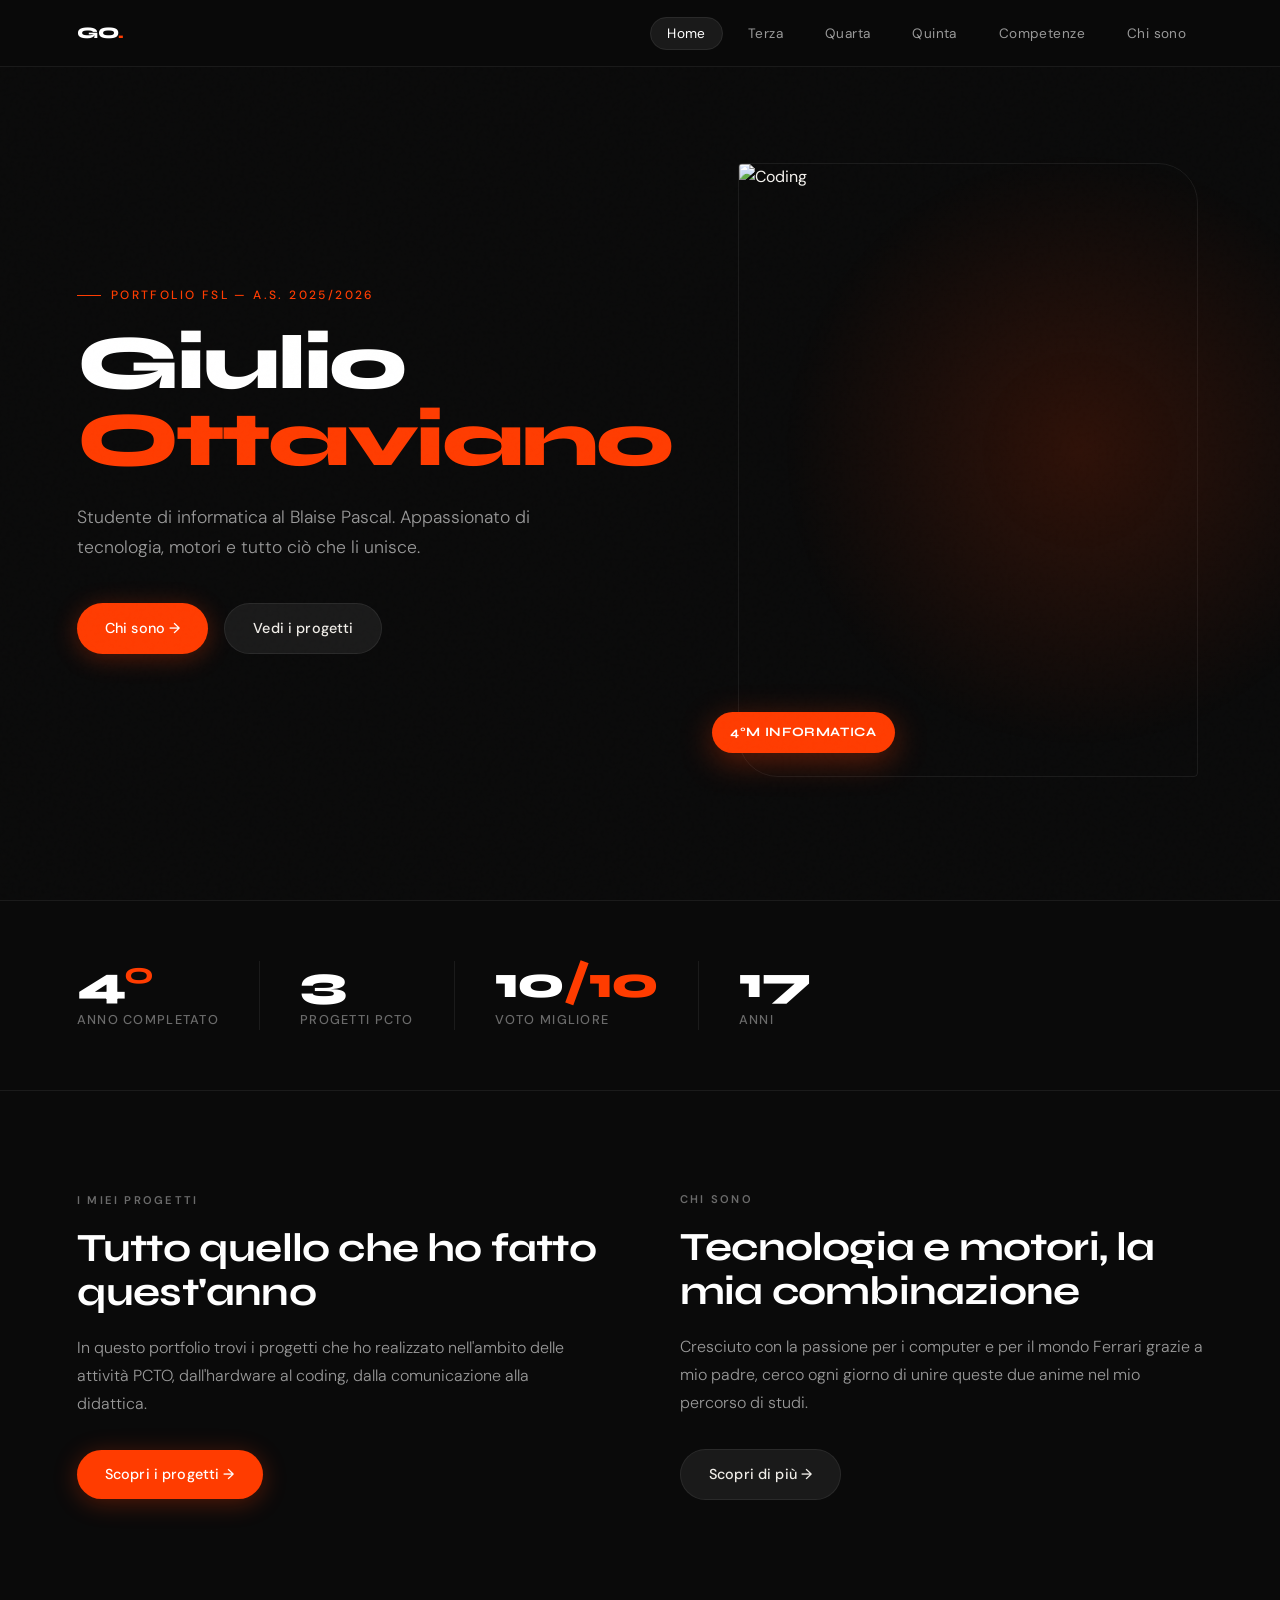
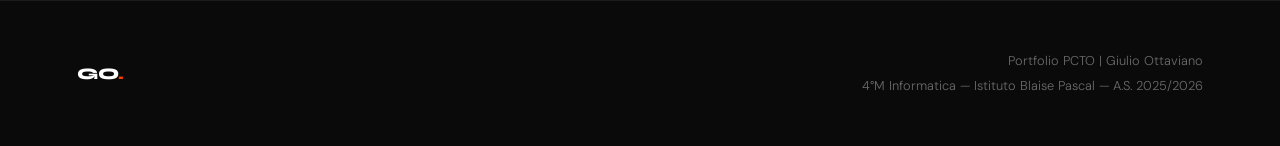
==== index.html @ 00f8b82b "Add files via upload" ====
<!DOCTYPE html>
<html lang="it">
<head>
    <meta charset="UTF-8">
    <meta name="viewport" content="width=device-width, initial-scale=1.0">
    <title>Home | Portfolio FSL Giulio Ottaviano</title>
    <link rel="stylesheet" href="style.css">
</head>
<body>

    <header>
        <div class="logo">GO<span>.</span></div>
        <nav>
            <ul>
                <li><a href="index.html" class="active">Home</a></li>
                <li><a href="terza.html">Terza</a></li>
                <li><a href="quarta.html">Quarta</a></li>
                <li><a href="quinta.html">Quinta</a></li>
                <li><a href="competenze.html">Competenze</a></li>
                <li><a href="chi-sono.html">Chi sono</a></li>
            </ul>
        </nav>
    </header>

    <section class="hero">
        <div class="hero-content">
            <div class="hero-label anim anim-d1">Portfolio FSL — A.S. 2025/2026</div>
            <h1 class="anim anim-d2">Giulio<br><em>Ottaviano</em></h1>
            <p class="anim anim-d3">Studente di informatica al Blaise Pascal. Appassionato di tecnologia, motori e tutto ciò che li unisce.</p>
            <div class="hero-actions anim anim-d4">
                <a href="chi-sono.html" class="btn btn-primary">Chi sono →</a>
                <a href="terza.html" class="btn btn-secondary">Vedi i progetti</a>
            </div>
        </div>
        <div class="hero-img-wrap anim anim-d2">
            <img src="https://static.wixstatic.com/media/11062b_f7233f2920fb46b19efcc0c9dff22157~mv2.jpg" alt="Coding">
            <div class="hero-img-badge">4°M Informatica</div>
        </div>
    </section>

    <div class="stats-row">
        <div class="stat-item">
            <div class="stat-num">4<span>°</span></div>
            <div class="stat-label">Anno completato</div>
        </div>
        <div class="stat-divider"></div>
        <div class="stat-item">
            <div class="stat-num">3</div>
            <div class="stat-label">Progetti PCTO</div>
        </div>
        <div class="stat-divider"></div>
        <div class="stat-item">
            <div class="stat-num">10<span>/10</span></div>
            <div class="stat-label">Voto migliore</div>
        </div>
        <div class="stat-divider"></div>
        <div class="stat-item">
            <div class="stat-num">17</div>
            <div class="stat-label">Anni</div>
        </div>
    </div>

    <section class="info-section">
        <div>
            <div class="section-label">I miei progetti</div>
            <h2>Tutto quello che ho fatto quest'anno</h2>
            <p>In questo portfolio trovi i progetti che ho realizzato nell'ambito delle attività PCTO, dall'hardware al coding, dalla comunicazione alla didattica.</p>
            <a href="terza.html" class="btn btn-primary">Scopri i progetti →</a>
        </div>
        <div>
            <div class="section-label">Chi sono</div>
            <h2>Tecnologia e motori, la mia combinazione</h2>
            <p>Cresciuto con la passione per i computer e per il mondo Ferrari grazie a mio padre, cerco ogni giorno di unire queste due anime nel mio percorso di studi.</p>
            <a href="chi-sono.html" class="btn btn-secondary">Scopri di più →</a>
        </div>
    </section>

    <footer>
        <div class="footer-logo">GO<span>.</span></div>
        <div class="footer-copy">
            <p>Portfolio PCTO | Giulio Ottaviano</p>
            <p>4°M Informatica — Istituto Blaise Pascal — A.S. 2025/2026</p>
        </div>
    </footer>

</body>
</html>
---- style.css ----
@import url('https://fonts.googleapis.com/css2?family=Syne:wght@400;600;700;800&family=DM+Sans:ital,wght@0,300;0,400;0,500;1,300&display=swap');

:root {
    --accent: #FF3C00;
    --accent2: #FF8C69;
    --dark: #0A0A0A;
    --darker: #050505;
    --mid: #141414;
    --surface: #1A1A1A;
    --border: rgba(255,255,255,0.07);
    --text: #F0EDE8;
    --muted: #6B6B6B;
    --muted2: #999;
    --white: #ffffff;
    --transition: all 0.45s cubic-bezier(0.16, 1, 0.3, 1);
}

*, *::before, *::after { margin: 0; padding: 0; box-sizing: border-box; }

html { scroll-behavior: smooth; }

body {
    font-family: 'DM Sans', sans-serif;
    background: var(--dark);
    color: var(--text);
    line-height: 1.6;
    overflow-x: hidden;
    cursor: default;
}

/* ── SCROLLBAR ── */
::-webkit-scrollbar { width: 4px; }
::-webkit-scrollbar-track { background: var(--darker); }
::-webkit-scrollbar-thumb { background: var(--accent); border-radius: 2px; }

/* ── NOISE OVERLAY ── */
body::before {
    content: '';
    position: fixed;
    inset: 0;
    background-image: url("data:image/svg+xml,%3Csvg viewBox='0 0 256 256' xmlns='http://www.w3.org/2000/svg'%3E%3Cfilter id='noise'%3E%3CfeTurbulence type='fractalNoise' baseFrequency='0.9' numOctaves='4' stitchTiles='stitch'/%3E%3C/filter%3E%3Crect width='100%25' height='100%25' filter='url(%23noise)' opacity='0.04'/%3E%3C/svg%3E");
    pointer-events: none;
    z-index: 9998;
    opacity: 0.4;
}

/* ── HEADER ── */
header {
    position: fixed;
    top: 0; left: 0; right: 0;
    z-index: 9999;
    padding: 20px 6%;
    display: flex;
    justify-content: space-between;
    align-items: center;
    background: rgba(10,10,10,0.85);
    backdrop-filter: blur(24px);
    border-bottom: 1px solid var(--border);
    transition: var(--transition);
}

.logo {
    font-family: 'Syne', sans-serif;
    font-weight: 800;
    font-size: 1rem;
    letter-spacing: 0.02em;
    color: var(--white);
}

.logo span {
    color: var(--accent);
}

nav ul { display: flex; list-style: none; gap: 8px; }

nav a {
    text-decoration: none;
    color: var(--muted2);
    font-weight: 400;
    font-size: 0.85rem;
    letter-spacing: 0.03em;
    padding: 7px 16px;
    border-radius: 100px;
    border: 1px solid transparent;
    transition: var(--transition);
}

nav a:hover, nav a.active {
    color: var(--white);
    border-color: var(--border);
    background: var(--surface);
}

/* ── HERO ── */
.hero {
    min-height: 100vh;
    display: grid;
    grid-template-columns: 1fr 1fr;
    align-items: center;
    padding: 120px 6% 80px;
    position: relative;
    overflow: hidden;
    gap: 60px;
}

.hero::after {
    content: '';
    position: absolute;
    width: 600px; height: 600px;
    background: radial-gradient(circle, rgba(255,60,0,0.15) 0%, transparent 70%);
    top: 50%; right: -100px;
    transform: translateY(-50%);
    pointer-events: none;
    border-radius: 50%;
}

.hero-label {
    font-size: 0.75rem;
    font-weight: 500;
    letter-spacing: 0.2em;
    text-transform: uppercase;
    color: var(--accent);
    margin-bottom: 20px;
    display: flex;
    align-items: center;
    gap: 10px;
}

.hero-label::before {
    content: '';
    display: inline-block;
    width: 24px; height: 1px;
    background: var(--accent);
}

.hero h1 {
    font-family: 'Syne', sans-serif;
    font-weight: 800;
    font-size: clamp(3rem, 6vw, 5.5rem);
    line-height: 1.0;
    letter-spacing: -0.03em;
    color: var(--white);
    margin-bottom: 24px;
}

.hero h1 em {
    font-style: normal;
    color: var(--accent);
}

.hero p {
    font-size: 1.1rem;
    color: var(--muted2);
    max-width: 460px;
    line-height: 1.7;
    margin-bottom: 40px;
    font-weight: 300;
}

.hero-actions { display: flex; gap: 16px; flex-wrap: wrap; }

.hero-img-wrap {
    position: relative;
    display: flex;
    justify-content: center;
}

.hero-img-wrap img {
    width: 100%;
    max-width: 460px;
    aspect-ratio: 3/4;
    object-fit: cover;
    border-radius: 4px 40px 4px 40px;
    filter: grayscale(20%) contrast(1.05);
    border: 1px solid var(--border);
}

.hero-img-badge {
    position: absolute;
    bottom: 24px;
    left: -20px;
    background: var(--accent);
    color: white;
    font-family: 'Syne', sans-serif;
    font-weight: 700;
    font-size: 0.8rem;
    padding: 10px 18px;
    border-radius: 100px;
    letter-spacing: 0.05em;
    text-transform: uppercase;
    box-shadow: 0 8px 32px rgba(255,60,0,0.35);
    animation: floatBadge 3s ease-in-out infinite;
}

@keyframes floatBadge {
    0%, 100% { transform: translateY(0); }
    50% { transform: translateY(-6px); }
}

/* ── BUTTONS ── */
.btn {
    display: inline-flex;
    align-items: center;
    gap: 8px;
    padding: 13px 28px;
    border-radius: 100px;
    font-weight: 500;
    font-size: 0.9rem;
    text-decoration: none;
    transition: var(--transition);
    letter-spacing: 0.01em;
}

.btn-primary {
    background: var(--accent);
    color: white;
    box-shadow: 0 4px 24px rgba(255,60,0,0.3);
}

.btn-primary:hover {
    background: #ff5520;
    transform: translateY(-2px);
    box-shadow: 0 8px 36px rgba(255,60,0,0.45);
}

.btn-secondary {
    background: var(--surface);
    color: var(--text);
    border: 1px solid var(--border);
}

.btn-secondary:hover {
    background: var(--mid);
    border-color: rgba(255,255,255,0.15);
    transform: translateY(-2px);
}

.btn-ghost {
    background: transparent;
    color: var(--accent);
    border: 1px solid var(--accent);
}

.btn-ghost:hover {
    background: var(--accent);
    color: white;
}

/* ── INFO SECTION HOME ── */
.info-section {
    padding: 100px 6%;
    display: grid;
    grid-template-columns: 1fr 1fr;
    gap: 80px;
    align-items: center;
    border-top: 1px solid var(--border);
}

.info-section .section-label {
    font-size: 0.7rem;
    font-weight: 600;
    letter-spacing: 0.2em;
    text-transform: uppercase;
    color: var(--muted);
    margin-bottom: 16px;
}

.info-section h2 {
    font-family: 'Syne', sans-serif;
    font-weight: 700;
    font-size: 2.5rem;
    letter-spacing: -0.02em;
    color: var(--white);
    line-height: 1.1;
    margin-bottom: 20px;
}

.info-section p {
    color: var(--muted2);
    font-weight: 300;
    font-size: 1rem;
    line-height: 1.75;
    margin-bottom: 32px;
}

/* ── STATS ROW ── */
.stats-row {
    display: flex;
    gap: 40px;
    padding: 60px 6%;
    border-top: 1px solid var(--border);
}

.stat-item {
    display: flex;
    flex-direction: column;
    gap: 4px;
}

.stat-num {
    font-family: 'Syne', sans-serif;
    font-weight: 800;
    font-size: 2.8rem;
    color: var(--white);
    letter-spacing: -0.04em;
    line-height: 1;
}

.stat-num span { color: var(--accent); }

.stat-label {
    font-size: 0.8rem;
    color: var(--muted);
    text-transform: uppercase;
    letter-spacing: 0.1em;
    font-weight: 500;
}

.stat-divider {
    width: 1px;
    background: var(--border);
    align-self: stretch;
}

/* ── PROJECTS PAGE ── */
.page-hero {
    padding: 160px 6% 80px;
    border-bottom: 1px solid var(--border);
}

.page-hero .page-label {
    font-size: 0.7rem;
    font-weight: 600;
    letter-spacing: 0.2em;
    text-transform: uppercase;
    color: var(--accent);
    margin-bottom: 16px;
    display: flex;
    align-items: center;
    gap: 10px;
}

.page-hero .page-label::before {
    content: '';
    display: inline-block;
    width: 24px; height: 1px;
    background: var(--accent);
}

.page-hero h1 {
    font-family: 'Syne', sans-serif;
    font-weight: 800;
    font-size: clamp(2.5rem, 5vw, 4.5rem);
    letter-spacing: -0.03em;
    color: var(--white);
    line-height: 1.05;
    margin-bottom: 16px;
}

.page-hero p {
    font-size: 1.05rem;
    color: var(--muted2);
    font-weight: 300;
    max-width: 560px;
}

/* ── PROJECTS GRID ── */
.projects-grid {
    padding: 80px 6%;
    display: flex;
    flex-direction: column;
    gap: 2px;
}

.project-card {
    background: var(--mid);
    border: 1px solid var(--border);
    border-radius: 20px;
    padding: 44px 48px;
    display: grid;
    grid-template-columns: auto 1fr auto;
    align-items: start;
    gap: 40px;
    transition: var(--transition);
    position: relative;
    overflow: hidden;
    margin-bottom: 16px;
}

.project-card::before {
    content: '';
    position: absolute;
    left: 0; top: 0; bottom: 0;
    width: 3px;
    background: var(--accent);
    transform: scaleY(0);
    transform-origin: bottom;
    transition: var(--transition);
}

.project-card:hover {
    border-color: rgba(255,255,255,0.12);
    transform: translateX(4px);
    background: #1e1e1e;
}

.project-card:hover::before {
    transform: scaleY(1);
}

.project-num {
    font-family: 'Syne', sans-serif;
    font-weight: 800;
    font-size: 3rem;
    color: rgba(255,255,255,0.05);
    line-height: 1;
    letter-spacing: -0.05em;
    min-width: 70px;
}

.project-body h2 {
    font-family: 'Syne', sans-serif;
    font-weight: 700;
    font-size: 1.4rem;
    color: var(--white);
    letter-spacing: -0.01em;
    margin-bottom: 10px;
}

.project-body p {
    color: var(--muted2);
    font-weight: 300;
    font-size: 0.95rem;
    line-height: 1.7;
    margin-bottom: 14px;
}

.project-body .result {
    display: inline-flex;
    align-items: center;
    gap: 6px;
    font-size: 0.8rem;
    font-weight: 500;
    color: var(--accent2);
    background: rgba(255,60,0,0.1);
    padding: 5px 14px;
    border-radius: 100px;
    border: 1px solid rgba(255,60,0,0.2);
}

.project-tags {
    display: flex;
    flex-direction: column;
    gap: 6px;
    align-items: flex-end;
}

.tag {
    font-size: 0.7rem;
    font-weight: 500;
    letter-spacing: 0.1em;
    text-transform: uppercase;
    color: var(--muted);
    background: rgba(255,255,255,0.04);
    padding: 5px 12px;
    border-radius: 100px;
    border: 1px solid var(--border);
    white-space: nowrap;
}

/* ── WIP SECTION ── */
.wip-card {
    background: var(--mid);
    border: 1px solid var(--border);
    border-radius: 20px;
    padding: 60px 48px;
    display: flex;
    align-items: center;
    gap: 40px;
    margin-bottom: 16px;
    position: relative;
    overflow: hidden;
}

.wip-card::after {
    content: '';
    position: absolute;
    inset: 0;
    background: repeating-linear-gradient(
        -45deg,
        transparent,
        transparent 20px,
        rgba(255,255,255,0.015) 20px,
        rgba(255,255,255,0.015) 40px
    );
    pointer-events: none;
}

.wip-icon {
    font-size: 3rem;
    flex-shrink: 0;
}

.wip-content h2 {
    font-family: 'Syne', sans-serif;
    font-weight: 700;
    font-size: 1.4rem;
    color: var(--muted2);
    letter-spacing: -0.01em;
    margin-bottom: 8px;
}

.wip-content p {
    color: var(--muted);
    font-size: 0.9rem;
    font-weight: 300;
}

.wip-badge {
    margin-left: auto;
    font-size: 0.7rem;
    font-weight: 600;
    letter-spacing: 0.15em;
    text-transform: uppercase;
    color: #FFB800;
    background: rgba(255,184,0,0.1);
    padding: 8px 18px;
    border-radius: 100px;
    border: 1px solid rgba(255,184,0,0.25);
    flex-shrink: 0;
    animation: pulse 2.5s ease-in-out infinite;
}

@keyframes pulse {
    0%, 100% { opacity: 1; }
    50% { opacity: 0.5; }
}

/* ── ABOUT PAGE ── */
.about-layout {
    padding: 80px 6%;
    display: grid;
    grid-template-columns: 1fr 1.2fr;
    gap: 80px;
    align-items: start;
}

.about-img-col {
    position: sticky;
    top: 100px;
}

.about-img-col img {
    width: 100%;
    border-radius: 4px 40px 4px 40px;
    filter: grayscale(20%) contrast(1.05);
    border: 1px solid var(--border);
}

.about-meta {
    display: grid;
    grid-template-columns: 1fr 1fr;
    gap: 12px;
    margin-top: 16px;
}

.meta-chip {
    background: var(--surface);
    border: 1px solid var(--border);
    border-radius: 10px;
    padding: 12px 16px;
}

.meta-chip .key {
    font-size: 0.65rem;
    font-weight: 600;
    letter-spacing: 0.15em;
    text-transform: uppercase;
    color: var(--muted);
    margin-bottom: 3px;
}

.meta-chip .val {
    font-size: 0.9rem;
    color: var(--white);
    font-weight: 500;
}

.about-text-col h1 {
    font-family: 'Syne', sans-serif;
    font-weight: 800;
    font-size: clamp(2.5rem, 4vw, 3.5rem);
    color: var(--white);
    letter-spacing: -0.03em;
    line-height: 1.05;
    margin-bottom: 8px;
}

.about-text-col h1 span { color: var(--accent); }

.about-text-col .subtitle {
    font-size: 1rem;
    color: var(--muted2);
    font-weight: 300;
    margin-bottom: 40px;
}

.about-block {
    margin-bottom: 40px;
    padding-bottom: 40px;
    border-bottom: 1px solid var(--border);
}

.about-block:last-child { border-bottom: none; }

.about-block h3 {
    font-family: 'Syne', sans-serif;
    font-weight: 700;
    font-size: 0.75rem;
    letter-spacing: 0.2em;
    text-transform: uppercase;
    color: var(--accent);
    margin-bottom: 16px;
}

.about-block p {
    color: var(--muted2);
    font-weight: 300;
    font-size: 0.98rem;
    line-height: 1.8;
}

.skills-chips {
    display: flex;
    flex-wrap: wrap;
    gap: 8px;
}

.skill-chip {
    font-size: 0.82rem;
    font-weight: 500;
    color: var(--text);
    background: var(--surface);
    border: 1px solid var(--border);
    padding: 8px 16px;
    border-radius: 100px;
    transition: var(--transition);
}

.skill-chip:hover {
    border-color: var(--accent);
    color: var(--accent);
}

.skill-chip.highlight {
    background: rgba(255,60,0,0.1);
    border-color: rgba(255,60,0,0.3);
    color: var(--accent2);
}

/* ── FOOTER ── */
footer {
    padding: 50px 6%;
    border-top: 1px solid var(--border);
    display: flex;
    justify-content: space-between;
    align-items: center;
    gap: 20px;
    flex-wrap: wrap;
}

.footer-logo {
    font-family: 'Syne', sans-serif;
    font-weight: 800;
    font-size: 1rem;
    color: var(--white);
}

.footer-logo span { color: var(--accent); }

footer p {
    color: var(--muted);
    font-size: 0.8rem;
    font-weight: 300;
}

.footer-copy {
    display: flex;
    flex-direction: column;
    align-items: flex-end;
    gap: 4px;
}

/* ── ANIMATIONS ── */
@keyframes fadeInUp {
    from { opacity: 0; transform: translateY(30px); }
    to   { opacity: 1; transform: translateY(0); }
}

.anim {
    animation: fadeInUp 0.8s cubic-bezier(0.16, 1, 0.3, 1) both;
}

.anim-d1 { animation-delay: 0.1s; }
.anim-d2 { animation-delay: 0.25s; }
.anim-d3 { animation-delay: 0.4s; }
.anim-d4 { animation-delay: 0.55s; }

/* ── RESPONSIVE ── */
@media (max-width: 900px) {
    .hero { grid-template-columns: 1fr; text-align: center; }
    .hero p { margin: 0 auto 40px; }
    .hero-actions { justify-content: center; }
    .hero::after { display: none; }
    .hero-img-wrap { order: -1; }
    .hero-img-wrap img { max-width: 300px; }
    .hero-img-badge { left: 10px; }
    .info-section { grid-template-columns: 1fr; gap: 40px; }
    .about-layout { grid-template-columns: 1fr; }
    .about-img-col { position: static; }
    .project-card { grid-template-columns: 1fr; gap: 16px; }
    .project-num { font-size: 1.5rem; }
    .project-tags { flex-direction: row; flex-wrap: wrap; align-items: flex-start; }
    .stats-row { flex-wrap: wrap; gap: 24px; }
    .stat-divider { display: none; }
    footer { flex-direction: column; align-items: flex-start; }
    .footer-copy { align-items: flex-start; }
    header { padding: 16px 4%; }
    nav ul { gap: 4px; }
    nav a { padding: 6px 10px; font-size: 0.8rem; }
}

@media (max-width: 600px) {
    .hero { padding: 120px 5% 60px; }
    .page-hero { padding: 130px 5% 50px; }
    .projects-grid { padding: 50px 5%; }
    .project-card { padding: 28px 24px; }
    .wip-card { padding: 36px 24px; flex-direction: column; align-items: flex-start; }
    .wip-badge { margin-left: 0; }
    .about-layout { padding: 50px 5%; }
    .info-section { padding: 60px 5%; }
}
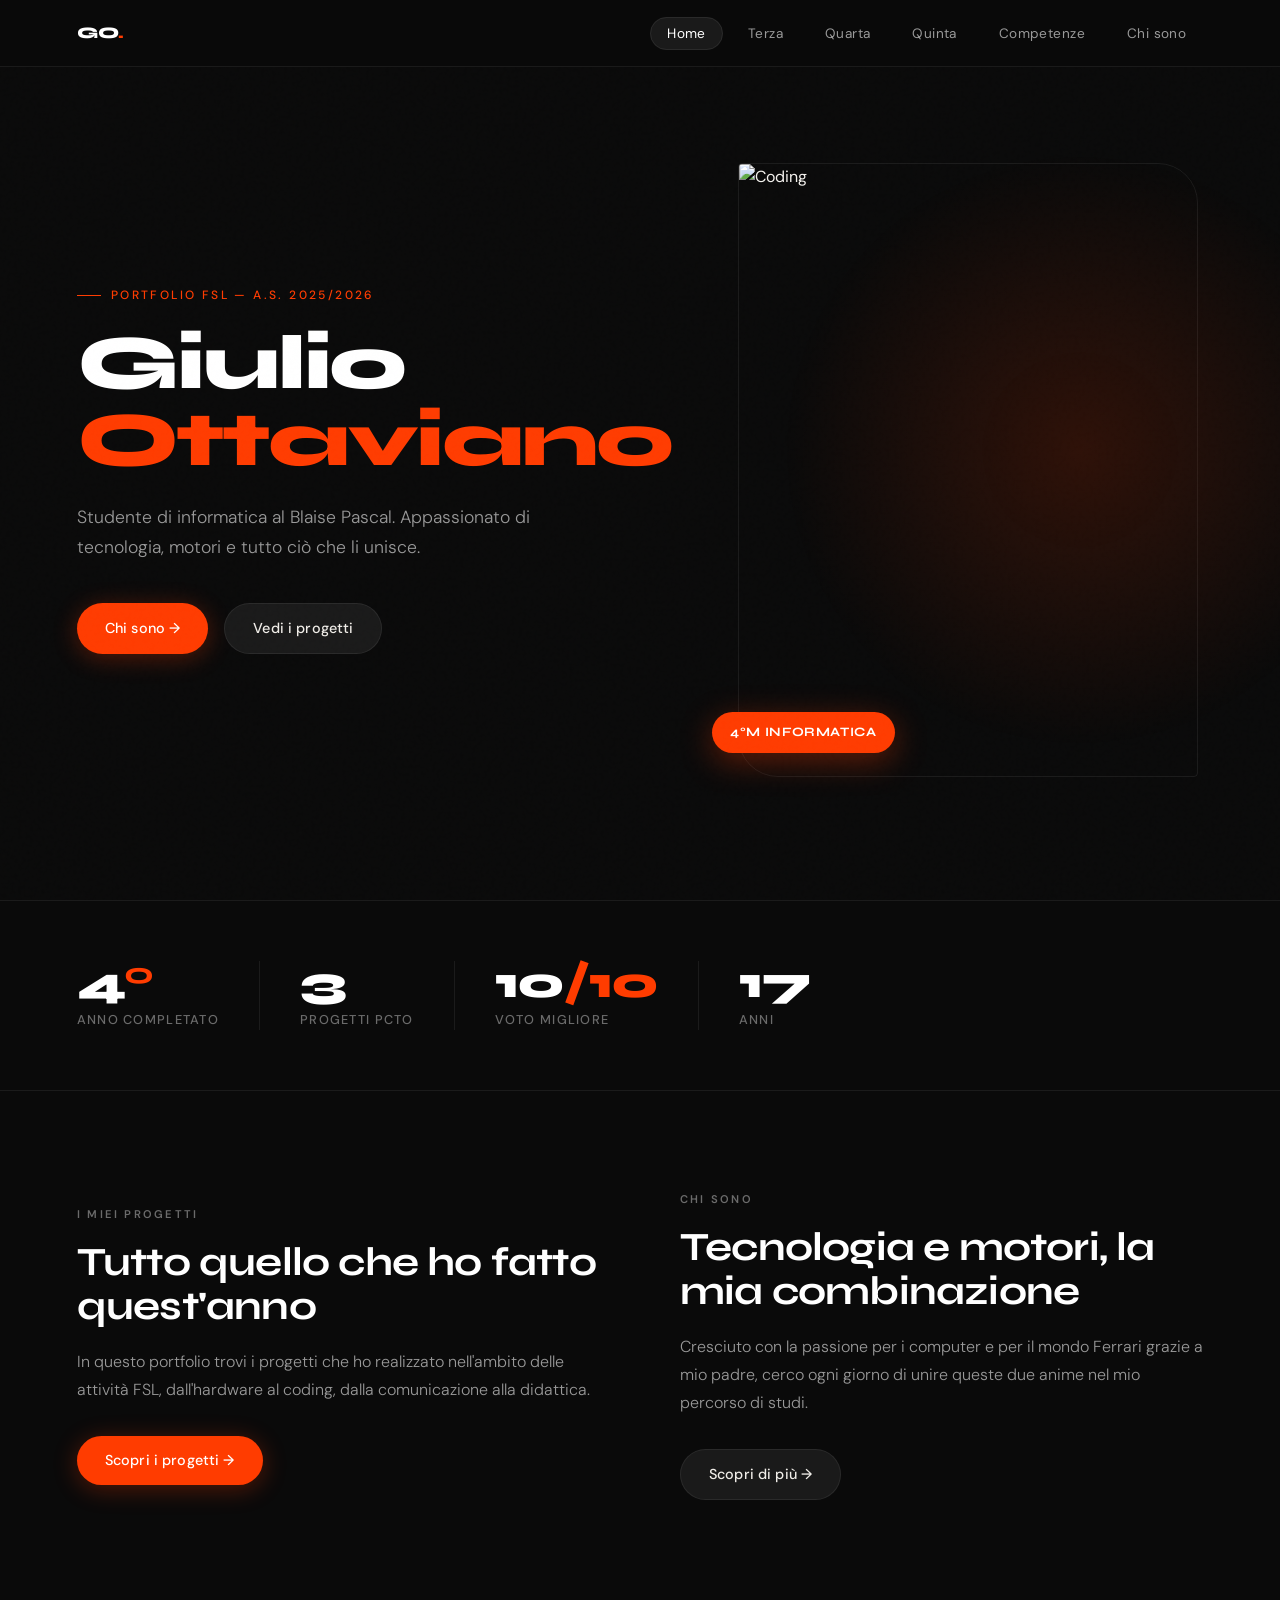
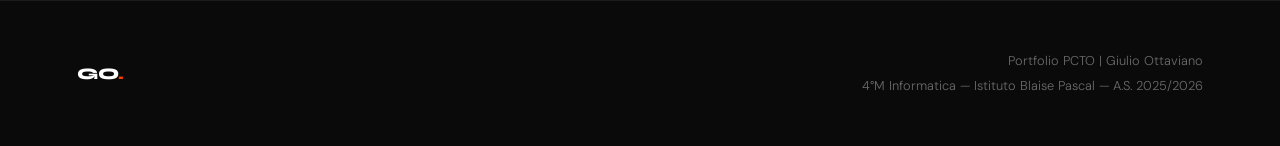
==== commit 295f68c2: "Fix HTML formatting and structure" ====
--- a/index.html
+++ b/index.html
@@ -64,7 +64,7 @@
         <div>
             <div class="section-label">I miei progetti</div>
             <h2>Tutto quello che ho fatto quest'anno</h2>
-            <p>In questo portfolio trovi i progetti che ho realizzato nell'ambito delle attività PCTO, dall'hardware al coding, dalla comunicazione alla didattica.</p>
+            <p>In questo portfolio trovi i progetti che ho realizzato nell'ambito delle attività FSL, dall'hardware al coding, dalla comunicazione alla didattica.</p>
             <a href="terza.html" class="btn btn-primary">Scopri i progetti →</a>
         </div>
         <div>
@@ -84,4 +84,4 @@
     </footer>
 
 </body>
-</html>+</html>
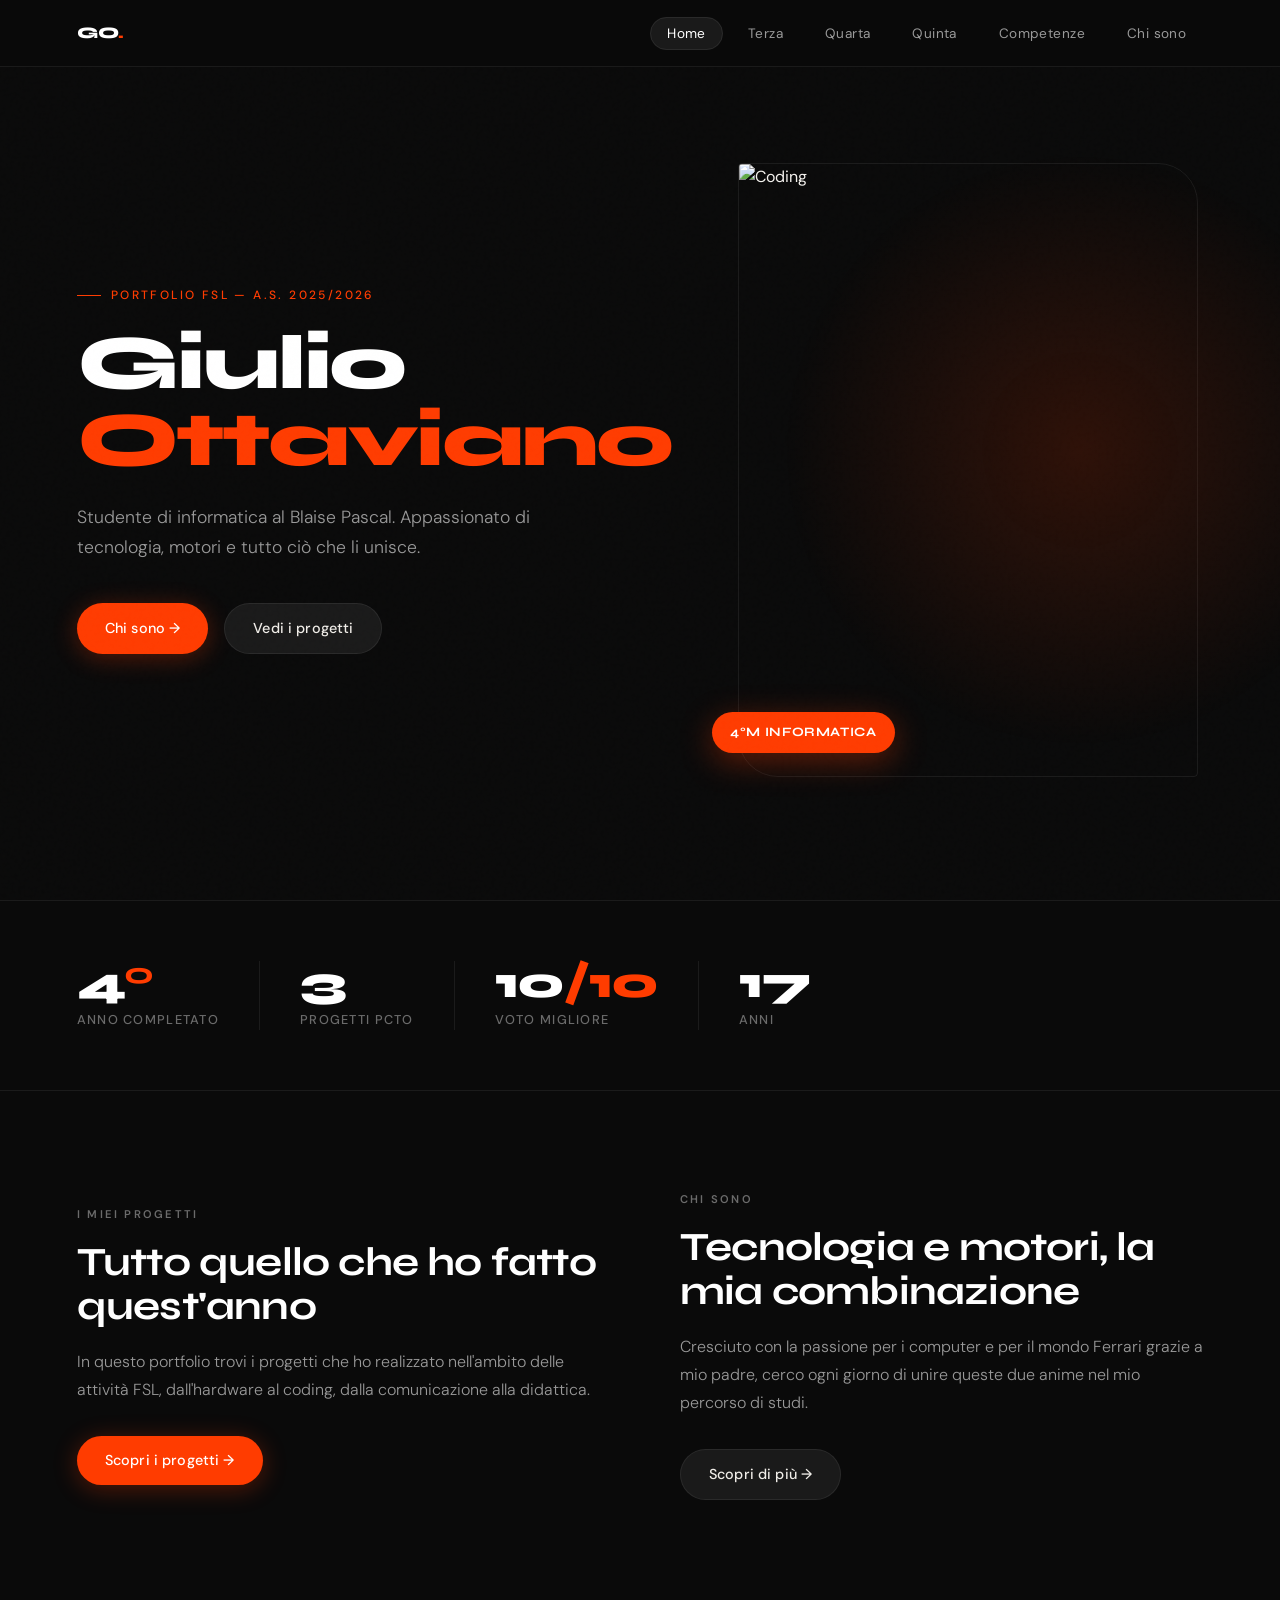
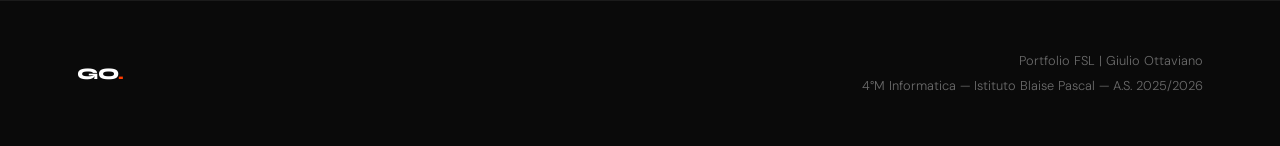
==== commit 5c399ab9: "Update index.html" ====
--- a/index.html
+++ b/index.html
@@ -78,7 +78,7 @@
     <footer>
         <div class="footer-logo">GO<span>.</span></div>
         <div class="footer-copy">
-            <p>Portfolio PCTO | Giulio Ottaviano</p>
+            <p>Portfolio FSL | Giulio Ottaviano</p>
             <p>4°M Informatica — Istituto Blaise Pascal — A.S. 2025/2026</p>
         </div>
     </footer>
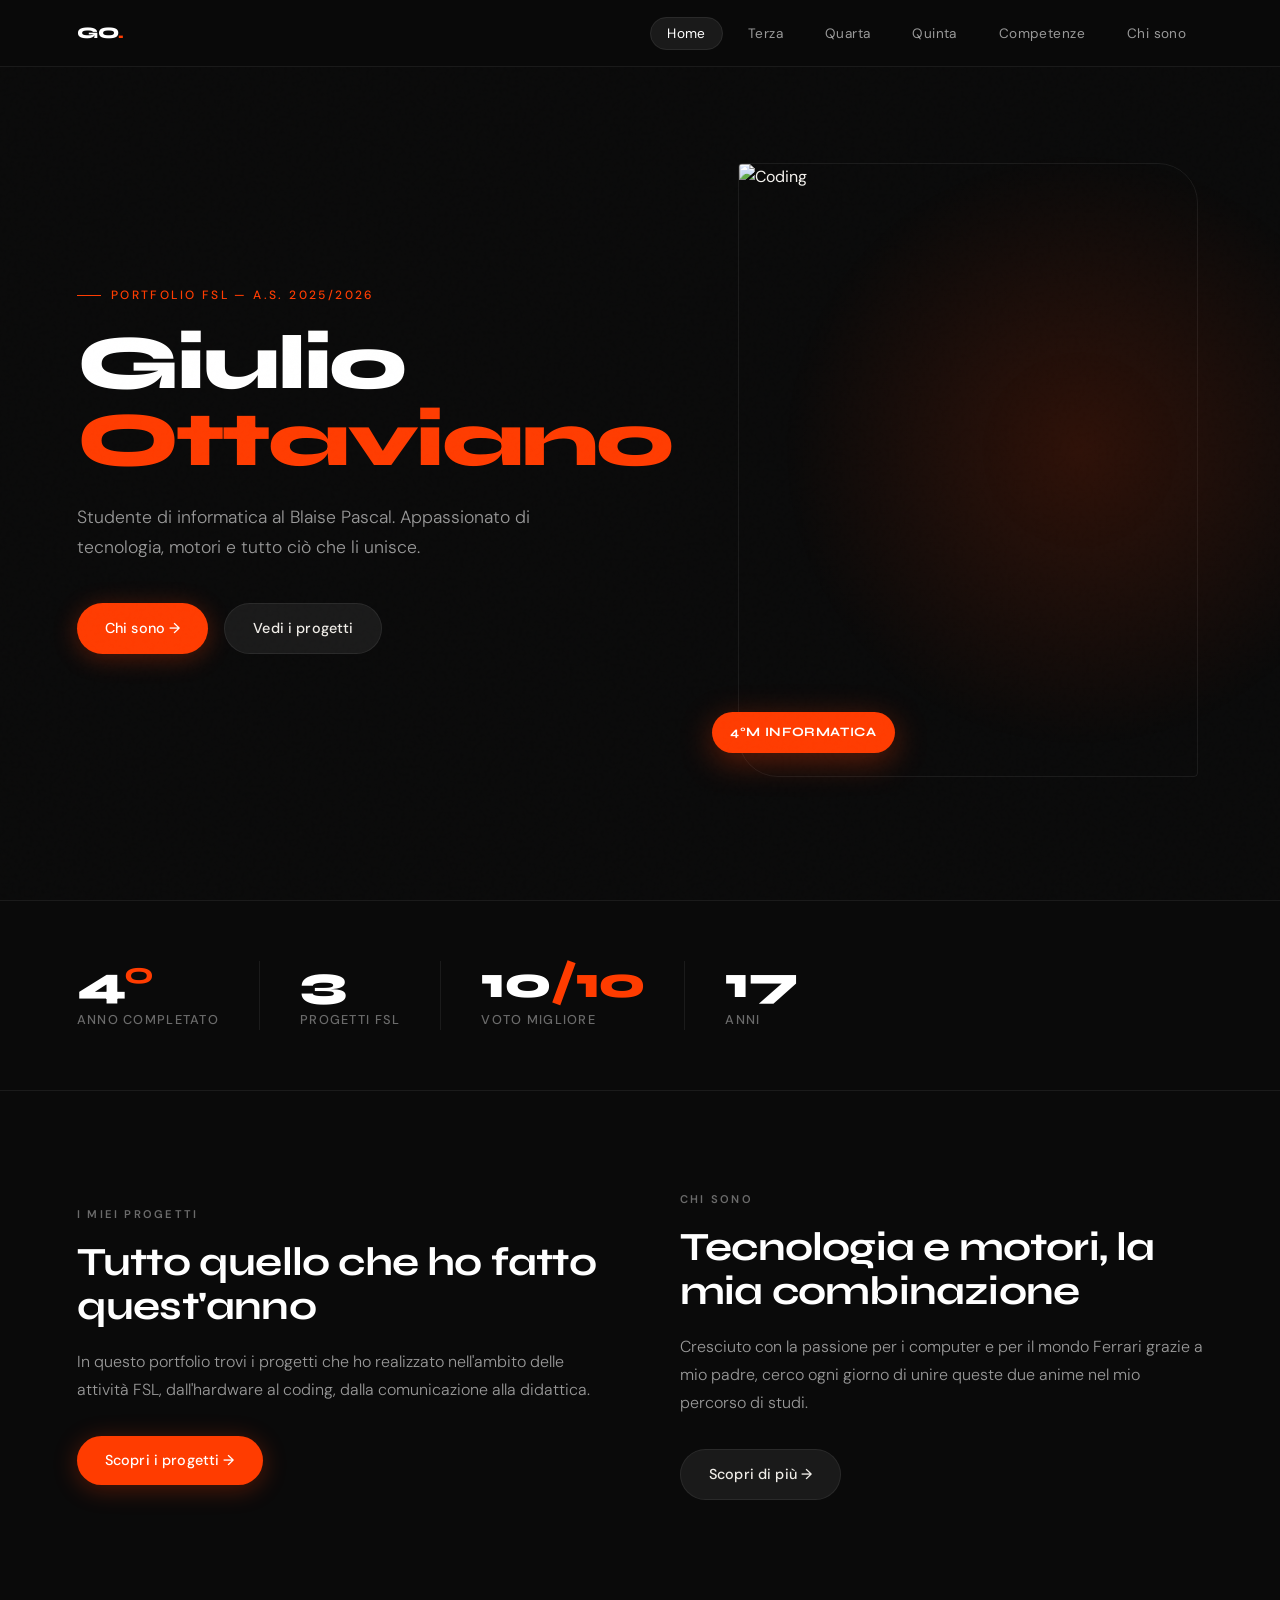
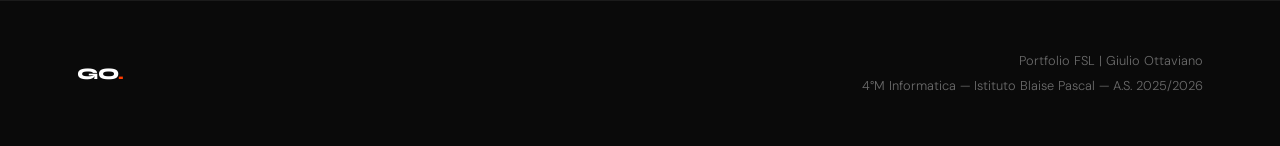
==== commit cfc4ee9b: "Update index.html" ====
--- a/index.html
+++ b/index.html
@@ -46,7 +46,7 @@
         <div class="stat-divider"></div>
         <div class="stat-item">
             <div class="stat-num">3</div>
-            <div class="stat-label">Progetti PCTO</div>
+            <div class="stat-label">Progetti FSL</div>
         </div>
         <div class="stat-divider"></div>
         <div class="stat-item">
